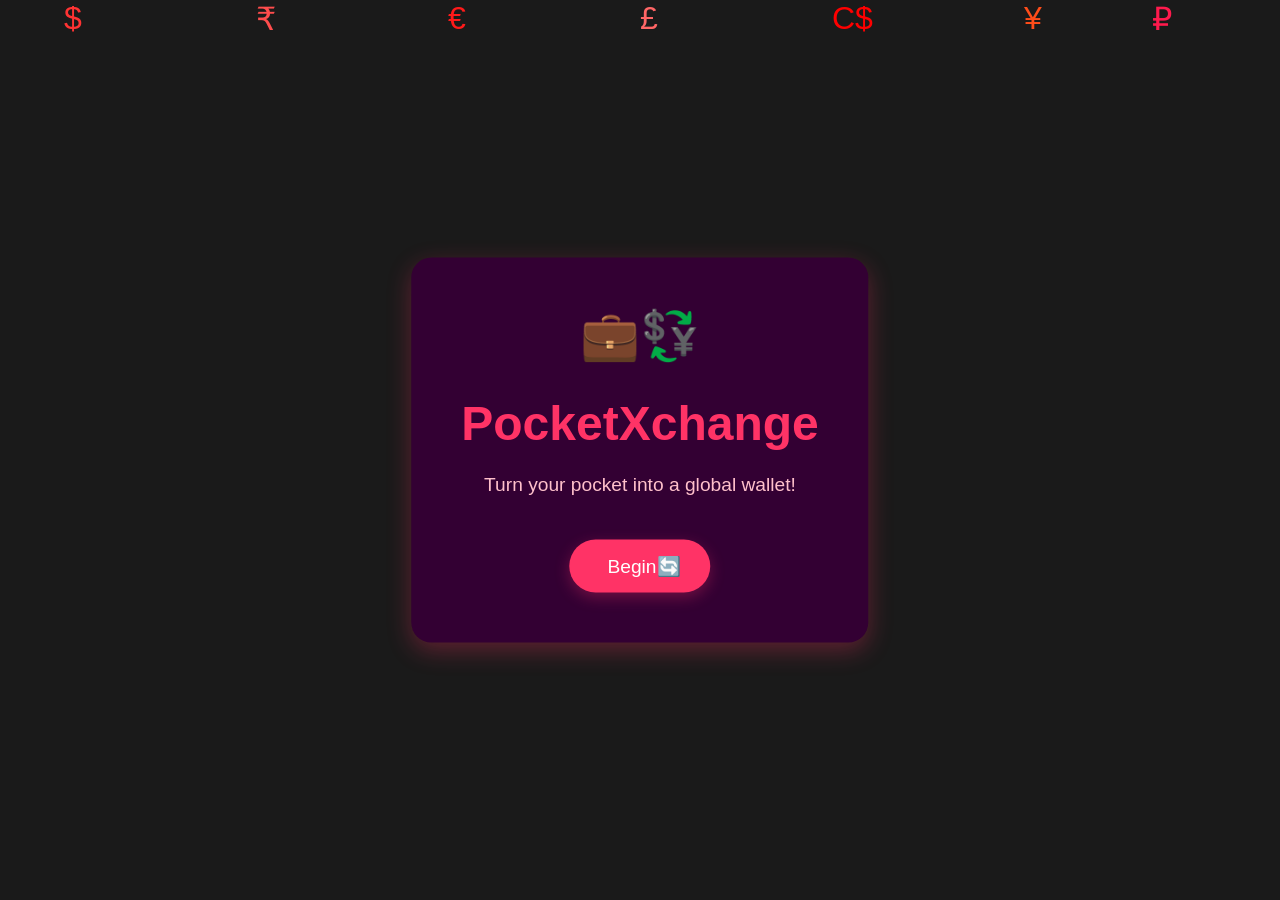
==== currency front end/index.html @ 2d2925fa "Currency Converter Project" ====
<!DOCTYPE html>
<html lang="en">
<head>
    <meta charset="UTF-8">
    <title>PocketXchange - Currency Converter</title>
    <style>
        body {
            margin: 0;
            font-family: 'Segoe UI', Tahoma, Geneva, Verdana, sans-serif;
            height: 100vh;
            overflow: hidden;
            background-color: #1a1a1a; /* dark background */
            color: #ffc0cb; /* light pink text */
            text-align: center;
            position: relative;
        }

        /* Floating currency symbols */
        .floating-symbol {
            position: absolute;
            font-size: 2rem;
            opacity: 1;
            animation: float linear infinite;
            transition: transform 0.3s, opacity 0.3s;
        }

        .floating-symbol:hover {
            transform: scale(1.3) rotate(10deg);
            opacity: 1;
            cursor: pointer;
        }

        @keyframes float {
            0% { transform: translateY(100vh) translateX(0); }
            100% { transform: translateY(-10vh) translateX(30px); }
        }

        /* Fixed PocketXchange panel */
        .container {
            position: fixed;
            top: 50%;
            left: 50%;
            transform: translate(-50%, -50%);
            z-index: 10;
            background-color: #330033; /* dark pink panel */
            color: #ffc0cb;
            padding: 50px;
            border-radius: 20px;
            box-shadow: 0 8px 25px rgba(255,51,102,0.3);
            max-width: 500px;
            text-align: center;
        }

        h1 {
            font-size: 3rem;
            margin-bottom: 20px;
            color: #ff3366; /* bright red accent */
        }

        p {
            font-size: 1.2rem;
            margin-bottom: 40px;
            line-height: 1.5;
            color: #ffc0cb;
        }

        /* Fixed button style with flex for proper alignment */
        .start-button {
            display: inline-flex;
            align-items: center;
            justify-content: center;
            background-color: #ff3366; /* bright red button */
            color: white;
            border: none;
            padding: 15px 30px;
            font-size: 1.2rem;
            border-radius: 50px;
            cursor: pointer;
            transition: all 0.3s ease;
            box-shadow: 0 5px 15px rgba(255,51,102,0.3);
        }

        .start-button:hover {
            transform: scale(1.05);
            box-shadow: 0 8px 25px rgba(255,51,102,0.5);
        }

        .button-emoji {
            margin-left: 8px; /* spacing between text and emoji */
        }

        .emoji {
            font-size: 3rem;
            margin-bottom: 20px;
        }

        /* Red shades for currency symbols */
        .usd { color: #ff3333; }  
        .inr { color: #ff4d4d; }  
        .eur { color: #ff1a1a; }  
        .gbp { color: #ff6666; }  
        .cad { color: #ff0000; }  
        .jpy { color: #ff4d1a; }  
        .rub { color: #ff1a4d; }  
    </style>
</head>
<body>
    <!-- Floating currency symbols -->
    <div class="floating-symbol usd" style="left:5%; animation-duration:14s;">$</div>
    <div class="floating-symbol inr" style="left:20%; animation-duration:12s;">₹</div>
    <div class="floating-symbol eur" style="left:35%; animation-duration:16s;">€</div>
    <div class="floating-symbol gbp" style="left:50%; animation-duration:10s;">£</div>
    <div class="floating-symbol cad" style="left:65%; animation-duration:18s;">C$</div>
    <div class="floating-symbol jpy" style="left:80%; animation-duration:15s;">¥</div>
    <div class="floating-symbol rub" style="left:90%; animation-duration:13s;">₽</div>

    <div class="container">
        <div class="emoji">💼💱</div>
        <h1>PocketXchange</h1>
        <p>Turn your pocket into a global wallet!</p>
        <button class="start-button" onclick="goToConverter()">
         <span class="button-emoji">Begin🔄</span>
        </button>
    </div>

    <script>
        function goToConverter() {
            window.location.href = "start.html"; // Replace with your actual conversion page URL
        }
    </script>
</body>
</html>
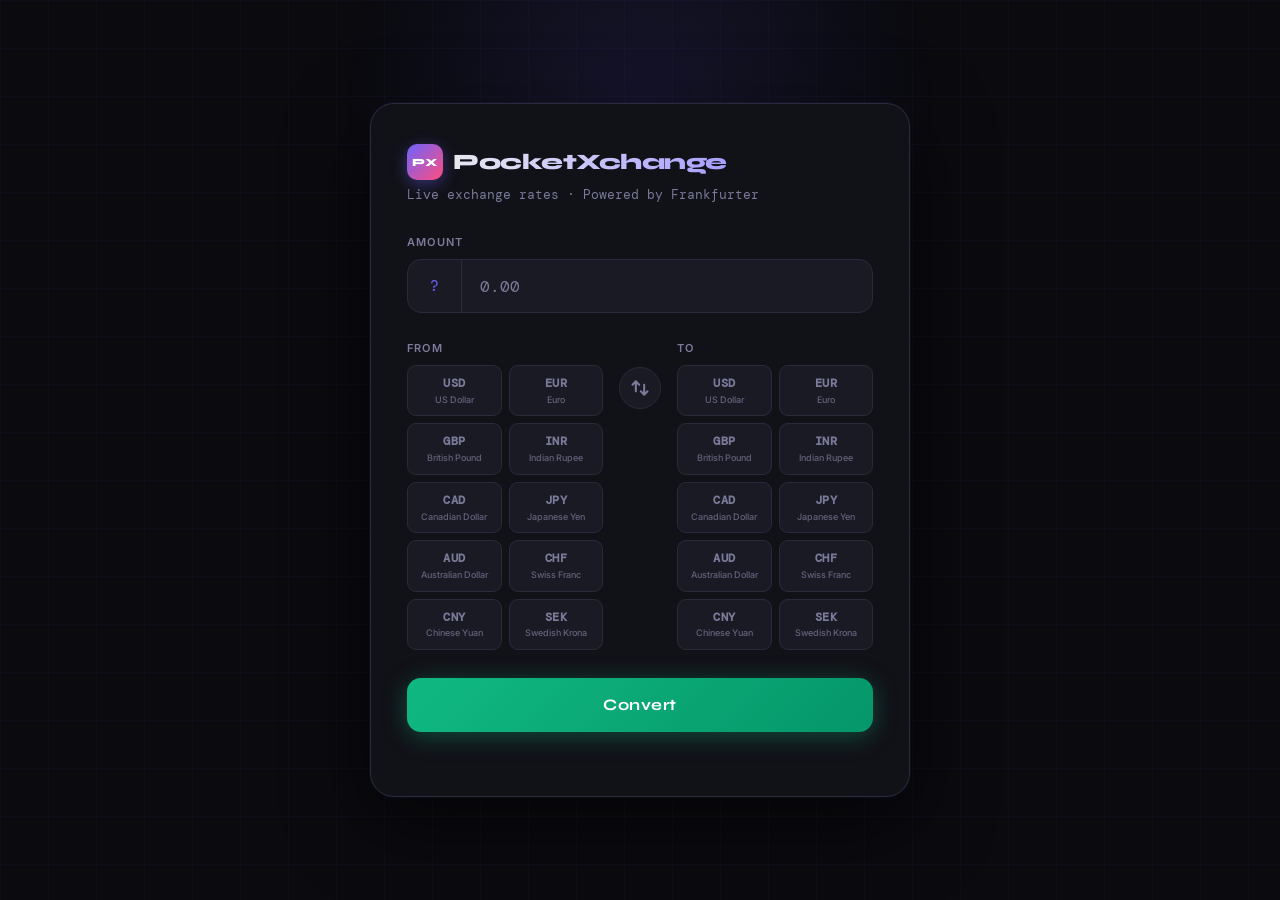
==== commit 3964b643: "feat: updated frontend with currency names, fixed colors and swap auto-convert" ====
--- a/currency front end/index.html
+++ b/currency front end/index.html
@@ -1,132 +1,84 @@
 <!DOCTYPE html>
 <html lang="en">
 <head>
-    <meta charset="UTF-8">
-    <title>PocketXchange - Currency Converter</title>
-    <style>
-        body {
-            margin: 0;
-            font-family: 'Segoe UI', Tahoma, Geneva, Verdana, sans-serif;
-            height: 100vh;
-            overflow: hidden;
-            background-color: #1a1a1a; /* dark background */
-            color: #ffc0cb; /* light pink text */
-            text-align: center;
-            position: relative;
-        }
-
-        /* Floating currency symbols */
-        .floating-symbol {
-            position: absolute;
-            font-size: 2rem;
-            opacity: 1;
-            animation: float linear infinite;
-            transition: transform 0.3s, opacity 0.3s;
-        }
-
-        .floating-symbol:hover {
-            transform: scale(1.3) rotate(10deg);
-            opacity: 1;
-            cursor: pointer;
-        }
-
-        @keyframes float {
-            0% { transform: translateY(100vh) translateX(0); }
-            100% { transform: translateY(-10vh) translateX(30px); }
-        }
-
-        /* Fixed PocketXchange panel */
-        .container {
-            position: fixed;
-            top: 50%;
-            left: 50%;
-            transform: translate(-50%, -50%);
-            z-index: 10;
-            background-color: #330033; /* dark pink panel */
-            color: #ffc0cb;
-            padding: 50px;
-            border-radius: 20px;
-            box-shadow: 0 8px 25px rgba(255,51,102,0.3);
-            max-width: 500px;
-            text-align: center;
-        }
-
-        h1 {
-            font-size: 3rem;
-            margin-bottom: 20px;
-            color: #ff3366; /* bright red accent */
-        }
-
-        p {
-            font-size: 1.2rem;
-            margin-bottom: 40px;
-            line-height: 1.5;
-            color: #ffc0cb;
-        }
-
-        /* Fixed button style with flex for proper alignment */
-        .start-button {
-            display: inline-flex;
-            align-items: center;
-            justify-content: center;
-            background-color: #ff3366; /* bright red button */
-            color: white;
-            border: none;
-            padding: 15px 30px;
-            font-size: 1.2rem;
-            border-radius: 50px;
-            cursor: pointer;
-            transition: all 0.3s ease;
-            box-shadow: 0 5px 15px rgba(255,51,102,0.3);
-        }
-
-        .start-button:hover {
-            transform: scale(1.05);
-            box-shadow: 0 8px 25px rgba(255,51,102,0.5);
-        }
-
-        .button-emoji {
-            margin-left: 8px; /* spacing between text and emoji */
-        }
-
-        .emoji {
-            font-size: 3rem;
-            margin-bottom: 20px;
-        }
-
-        /* Red shades for currency symbols */
-        .usd { color: #ff3333; }  
-        .inr { color: #ff4d4d; }  
-        .eur { color: #ff1a1a; }  
-        .gbp { color: #ff6666; }  
-        .cad { color: #ff0000; }  
-        .jpy { color: #ff4d1a; }  
-        .rub { color: #ff1a4d; }  
-    </style>
+  <meta charset="UTF-8" />
+  <meta name="viewport" content="width=device-width, initial-scale=1.0" />
+  <title>PocketXchange — Currency Converter</title>
+  <link rel="preconnect" href="https://fonts.googleapis.com" />
+  <link href="https://fonts.googleapis.com/css2?family=DM+Mono:wght@400;500&family=Syne:wght@700;800&family=Inter:wght@400;500;600&display=swap" rel="stylesheet" />
+  <link rel="stylesheet" href="style.css" />
 </head>
 <body>
-    <!-- Floating currency symbols -->
-    <div class="floating-symbol usd" style="left:5%; animation-duration:14s;">$</div>
-    <div class="floating-symbol inr" style="left:20%; animation-duration:12s;">₹</div>
-    <div class="floating-symbol eur" style="left:35%; animation-duration:16s;">€</div>
-    <div class="floating-symbol gbp" style="left:50%; animation-duration:10s;">£</div>
-    <div class="floating-symbol cad" style="left:65%; animation-duration:18s;">C$</div>
-    <div class="floating-symbol jpy" style="left:80%; animation-duration:15s;">¥</div>
-    <div class="floating-symbol rub" style="left:90%; animation-duration:13s;">₽</div>
 
-    <div class="container">
-        <div class="emoji">💼💱</div>
-        <h1>PocketXchange</h1>
-        <p>Turn your pocket into a global wallet!</p>
-        <button class="start-button" onclick="goToConverter()">
-         <span class="button-emoji">Begin🔄</span>
-        </button>
+  <div class="bg-grid"></div>
+  <div class="bg-glow"></div>
+
+  <main class="card">
+
+    <header class="card-header">
+      <div class="logo">
+        <!-- FIX 1: Removed odd ₿ symbol, replaced with clean text icon -->
+        <span class="logo-icon">PX</span>
+        <span class="logo-text">PocketXchange</span>
+      </div>
+      <p class="tagline">Live exchange rates · Powered by Frankfurter</p>
+    </header>
+
+    <!-- Amount Input -->
+    <section class="amount-section">
+      <label class="field-label" for="amount">Amount</label>
+      <div class="amount-wrapper">
+        <span class="amount-symbol" id="baseSymbol">?</span>
+        <input
+          type="number"
+          id="amount"
+          placeholder="0.00"
+          min="0"
+          step="any"
+        />
+      </div>
+    </section>
+
+    <!-- Currency Selectors -->
+    <section class="selectors-section">
+
+      <div class="selector-block">
+        <label class="field-label">From</label>
+        <!-- FIX 2: currency-grid will show code + full name (built in JS) -->
+        <div class="currency-grid" id="baseContainer"></div>
+      </div>
+
+      <!-- Swap Button -->
+      <button class="swap-btn" id="swapBtn" title="Swap currencies">
+        <svg width="20" height="20" viewBox="0 0 24 24" fill="none"
+             stroke="currentColor" stroke-width="2.5" stroke-linecap="round" stroke-linejoin="round">
+          <path d="M7 16V4m0 0L3 8m4-4l4 4"/>
+          <path d="M17 8v12m0 0l4-4m-4 4l-4-4"/>
+        </svg>
+      </button>
+
+      <div class="selector-block">
+        <label class="field-label">To</label>
+        <div class="currency-grid" id="targetContainer"></div>
+      </div>
+
+    </section>
+
+    <!-- FIX 3: Convert button — just "Convert", no loading dots -->
+    <button class="convert-btn" id="convertBtn">
+      Convert
+    </button>
+
+    <!-- Result -->
+    <div class="result-box" id="resultBox" hidden>
+      <div class="result-amount" id="resultAmount"></div>
+      <div class="result-meta" id="resultMeta"></div>
     </div>
 
-    <script>
-        function goToConverter() {
-            window.location.href = "start.html"; // Replace with your actual conversion page URL
-        }
-    </script>
+    <div class="error-box" id="errorBox" hidden></div>
+
+  </main>
+
+  <script src="script.js"></script>
 </body>
-</html>
+</html>
--- a/currency front end/style.css
+++ b/currency front end/style.css
@@ -0,0 +1,339 @@
+/* ========== CSS Variables ========== */
+:root {
+  --bg:         #0a0a0f;
+  --surface:    #111118;
+  --surface-2:  #1a1a24;
+  --border:     #2a2a3a;
+  --accent:     #6c63ff;
+  --accent-dim: rgba(108, 99, 255, 0.15);
+  --accent-hot: #ff4d7d;
+  --text:       #e8e8f0;
+  --text-muted: #7a7a9a;
+  --success:    #34d399;
+  --error:      #f87171;
+  --radius:     14px;
+  --transition: 0.18s ease;
+
+  /* FIX 5: Convert button gets its own distinct green color */
+  --convert:     #10b981;
+  --convert-dim: rgba(16, 185, 129, 0.15);
+}
+
+/* ========== Reset ========== */
+*, *::before, *::after { box-sizing: border-box; margin: 0; padding: 0; }
+
+/* ========== Background ========== */
+body {
+  background: var(--bg);
+  color: var(--text);
+  font-family: 'Inter', sans-serif;
+  min-height: 100vh;
+  display: flex;
+  align-items: center;
+  justify-content: center;
+  padding: 24px 16px;
+  position: relative;
+  overflow-x: hidden;
+}
+
+.bg-grid {
+  position: fixed; inset: 0; z-index: 0;
+  background-image:
+    linear-gradient(rgba(108,99,255,.04) 1px, transparent 1px),
+    linear-gradient(90deg, rgba(108,99,255,.04) 1px, transparent 1px);
+  background-size: 48px 48px;
+  pointer-events: none;
+}
+
+.bg-glow {
+  position: fixed;
+  width: 600px; height: 600px;
+  border-radius: 50%;
+  background: radial-gradient(circle, rgba(108,99,255,.12) 0%, transparent 70%);
+  top: -200px; left: 50%; transform: translateX(-50%);
+  z-index: 0; pointer-events: none;
+}
+
+/* ========== Card ========== */
+.card {
+  position: relative; z-index: 1;
+  background: var(--surface);
+  border: 1px solid var(--border);
+  border-radius: 24px;
+  padding: 40px 36px;
+  width: 100%;
+  max-width: 540px;
+  box-shadow: 0 24px 80px rgba(0,0,0,.5), 0 0 0 1px rgba(108,99,255,.08);
+}
+
+/* ========== Header ========== */
+.card-header { margin-bottom: 32px; }
+
+.logo {
+  display: flex;
+  align-items: center;
+  gap: 10px;
+  margin-bottom: 6px;
+}
+
+/* FIX 1: Logo icon now shows "PX" text cleanly instead of odd symbol */
+.logo-icon {
+  width: 36px; height: 36px;
+  background: linear-gradient(135deg, var(--accent), var(--accent-hot));
+  border-radius: 10px;
+  display: grid; place-items: center;
+  font-size: 11px;
+  font-weight: 800;
+  font-family: 'Syne', sans-serif;
+  color: #fff;
+  letter-spacing: 0.5px;
+  line-height: 1;
+  box-shadow: 0 4px 16px rgba(108,99,255,.4);
+}
+
+.logo-text {
+  font-family: 'Syne', sans-serif;
+  font-weight: 800;
+  font-size: 22px;
+  letter-spacing: -0.5px;
+  background: linear-gradient(90deg, var(--text), #a89fff);
+  -webkit-background-clip: text;
+  -webkit-text-fill-color: transparent;
+}
+
+.tagline {
+  font-size: 13px;
+  color: var(--text-muted);
+  font-family: 'DM Mono', monospace;
+}
+
+/* ========== Labels ========== */
+.field-label {
+  display: block;
+  font-size: 11px;
+  font-weight: 600;
+  text-transform: uppercase;
+  letter-spacing: 1.2px;
+  color: var(--text-muted);
+  margin-bottom: 10px;
+}
+
+/* ========== Amount Input ========== */
+.amount-section { margin-bottom: 28px; }
+
+.amount-wrapper {
+  display: flex;
+  align-items: center;
+  background: var(--surface-2);
+  border: 1px solid var(--border);
+  border-radius: var(--radius);
+  overflow: hidden;
+  transition: border-color var(--transition), box-shadow var(--transition);
+}
+
+.amount-wrapper:focus-within {
+  border-color: var(--accent);
+  box-shadow: 0 0 0 3px var(--accent-dim);
+}
+
+.amount-symbol {
+  padding: 0 16px;
+  font-family: 'DM Mono', monospace;
+  font-size: 15px;
+  color: var(--accent);
+  border-right: 1px solid var(--border);
+  height: 52px;
+  display: grid; place-items: center;
+  min-width: 54px;
+  transition: color var(--transition);
+}
+
+input#amount {
+  flex: 1;
+  background: transparent;
+  border: none;
+  outline: none;
+  color: var(--text);
+  font-size: 18px;
+  font-family: 'DM Mono', monospace;
+  padding: 0 18px;
+  height: 52px;
+}
+
+input#amount::placeholder { color: var(--text-muted); font-size: 16px; }
+
+input[type=number]::-webkit-inner-spin-button,
+input[type=number]::-webkit-outer-spin-button { -webkit-appearance: none; }
+
+/* ========== Selectors Section ========== */
+.selectors-section {
+  display: grid;
+  grid-template-columns: 1fr auto 1fr;
+  gap: 16px;
+  align-items: start;
+  margin-bottom: 28px;
+}
+
+.selector-block {}
+
+.currency-grid {
+  display: grid;
+  grid-template-columns: repeat(2, 1fr);
+  gap: 7px;
+}
+
+/* FIX 2: Currency buttons show code + full name */
+.currency-btn {
+  padding: 9px 6px;
+  border: 1px solid var(--border);
+  background: var(--surface-2);
+  color: var(--text-muted);
+  font-family: 'Inter', sans-serif;
+  font-size: 11px;
+  font-weight: 500;
+  border-radius: 9px;
+  cursor: pointer;
+  transition: all var(--transition);
+  text-align: center;
+  line-height: 1.4;
+}
+
+.currency-btn:hover {
+  border-color: var(--accent);
+  color: var(--text);
+  background: var(--accent-dim);
+}
+
+/* FIX 5: From (base) = purple, To (target) = pink — both different from Convert (green) */
+.currency-btn.selected-base {
+  background: var(--accent);
+  border-color: var(--accent);
+  color: #fff;
+  box-shadow: 0 2px 12px rgba(108,99,255,.4);
+}
+
+.currency-btn.selected-target {
+  background: var(--accent-hot);
+  border-color: var(--accent-hot);
+  color: #fff;
+  box-shadow: 0 2px 12px rgba(255,77,125,.4);
+}
+
+.currency-code {
+  display: block;
+  font-family: 'DM Mono', monospace;
+  font-size: 12px;
+  font-weight: 600;
+  letter-spacing: 0.5px;
+}
+
+.currency-name {
+  display: block;
+  font-size: 9px;
+  opacity: 0.75;
+  margin-top: 2px;
+  white-space: nowrap;
+  overflow: hidden;
+  text-overflow: ellipsis;
+}
+
+/* ========== Swap Button ========== */
+.swap-btn {
+  width: 42px; height: 42px;
+  border-radius: 50%;
+  border: 1px solid var(--border);
+  background: var(--surface-2);
+  color: var(--text-muted);
+  cursor: pointer;
+  display: grid; place-items: center;
+  margin-top: 26px;
+  transition: all var(--transition);
+  flex-shrink: 0;
+}
+
+.swap-btn:hover {
+  border-color: var(--accent);
+  color: var(--accent);
+  background: var(--accent-dim);
+  transform: rotate(180deg);
+}
+
+/* ========== Convert Button ========== */
+/* FIX 5: Convert button is GREEN — clearly different from purple/pink currency buttons */
+.convert-btn {
+  width: 100%;
+  height: 54px;
+  background: linear-gradient(135deg, var(--convert), #059669);
+  border: none;
+  border-radius: var(--radius);
+  color: #fff;
+  font-family: 'Syne', sans-serif;
+  font-size: 16px;
+  font-weight: 700;
+  letter-spacing: 0.5px;
+  cursor: pointer;
+  transition: all var(--transition);
+  display: flex; align-items: center; justify-content: center;
+  box-shadow: 0 4px 24px rgba(16,185,129,.35);
+  margin-bottom: 24px;
+}
+
+.convert-btn:hover {
+  transform: translateY(-2px);
+  box-shadow: 0 8px 32px rgba(16,185,129,.5);
+}
+
+.convert-btn:active { transform: translateY(0); }
+.convert-btn:disabled {
+  opacity: 0.6; cursor: not-allowed; transform: none;
+}
+
+/* ========== Result Box ========== */
+.result-box {
+  background: linear-gradient(135deg, rgba(52,211,153,.08), rgba(108,99,255,.08));
+  border: 1px solid rgba(52,211,153,.25);
+  border-radius: var(--radius);
+  padding: 22px 24px;
+  text-align: center;
+  animation: fadeIn .3s ease;
+}
+
+.result-amount {
+  font-family: 'Syne', sans-serif;
+  font-size: 26px;
+  font-weight: 800;
+  color: var(--success);
+  margin-bottom: 6px;
+  letter-spacing: -0.5px;
+}
+
+.result-meta {
+  font-family: 'DM Mono', monospace;
+  font-size: 12px;
+  color: var(--text-muted);
+}
+
+/* ========== Error Box ========== */
+.error-box {
+  background: rgba(248,113,113,.08);
+  border: 1px solid rgba(248,113,113,.3);
+  border-radius: var(--radius);
+  padding: 16px 20px;
+  color: var(--error);
+  font-size: 14px;
+  text-align: center;
+  animation: fadeIn .3s ease;
+}
+
+@keyframes fadeIn {
+  from { opacity: 0; transform: translateY(8px); }
+  to   { opacity: 1; transform: translateY(0); }
+}
+
+/* ========== Responsive ========== */
+@media (max-width: 480px) {
+  .card { padding: 28px 20px; }
+  .selectors-section { grid-template-columns: 1fr; }
+  .swap-btn { margin: 0 auto; transform: rotate(90deg); }
+  .swap-btn:hover { transform: rotate(270deg); }
+}
